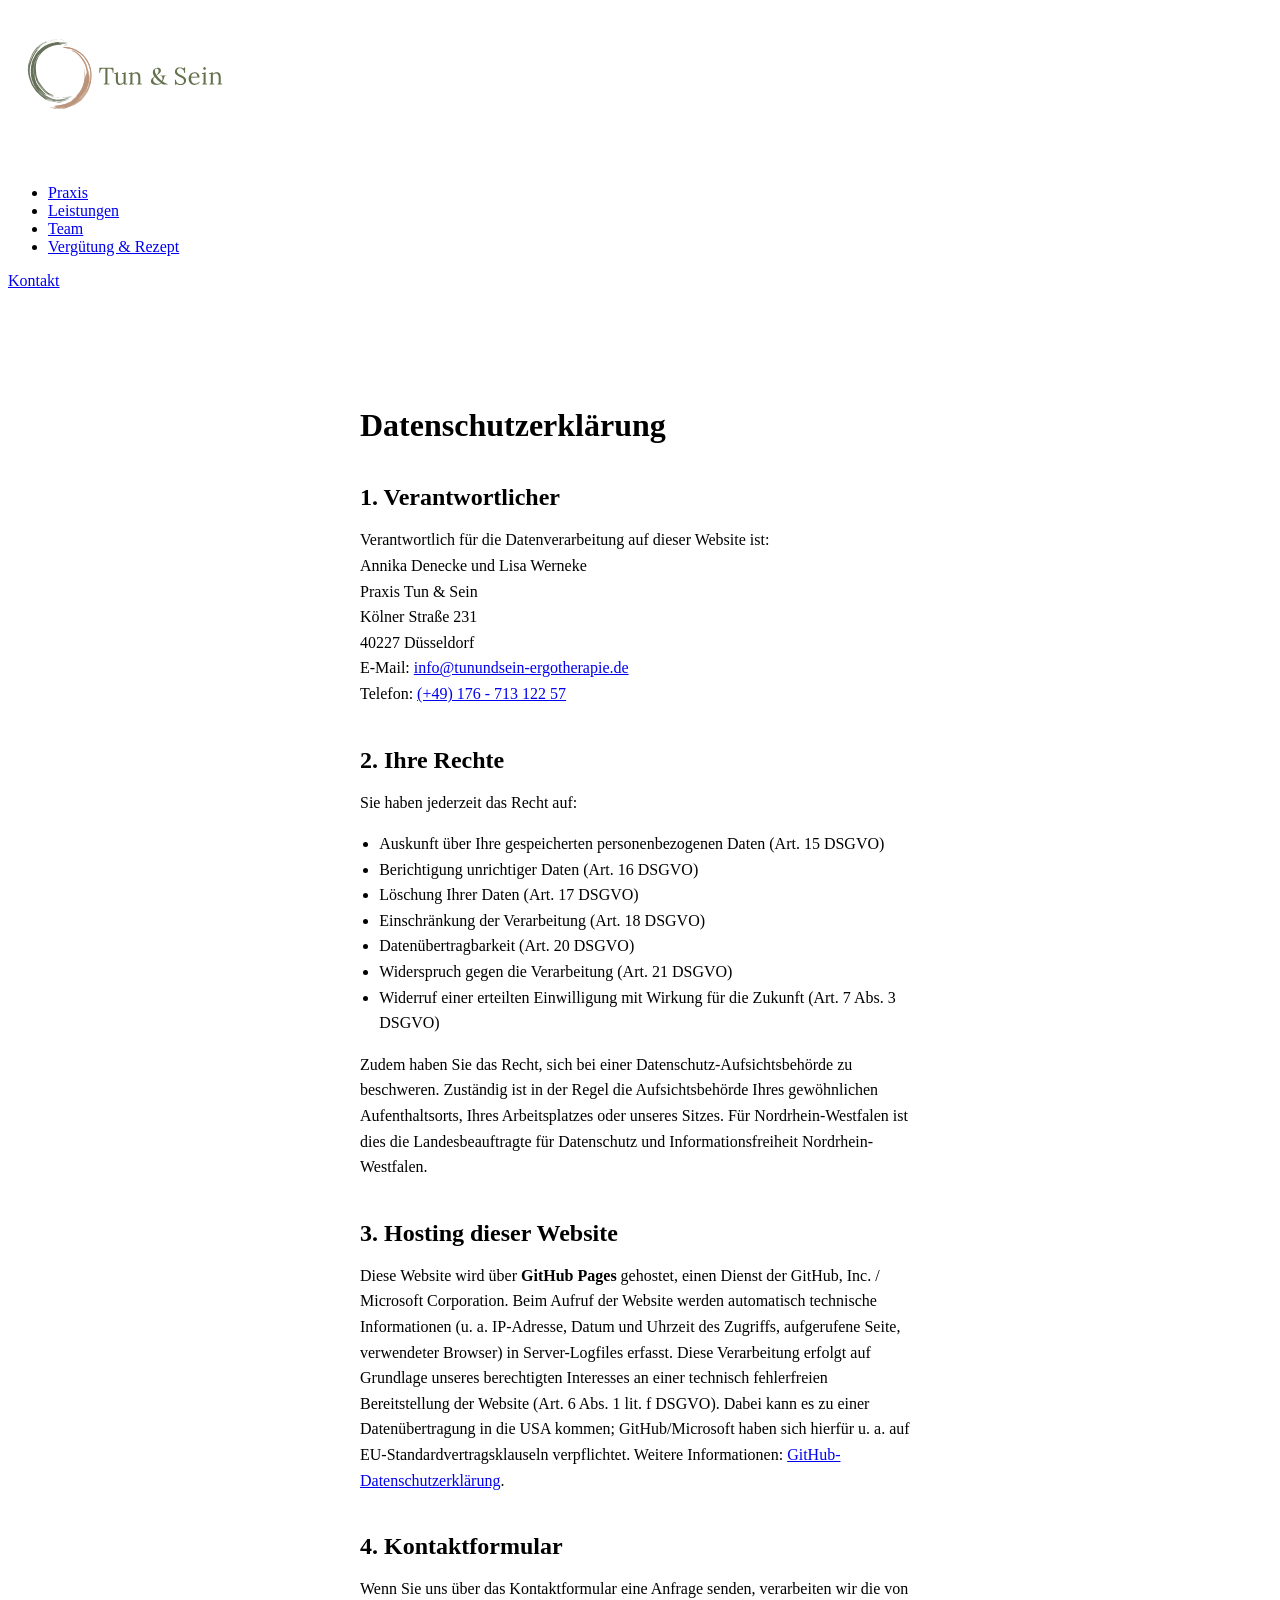
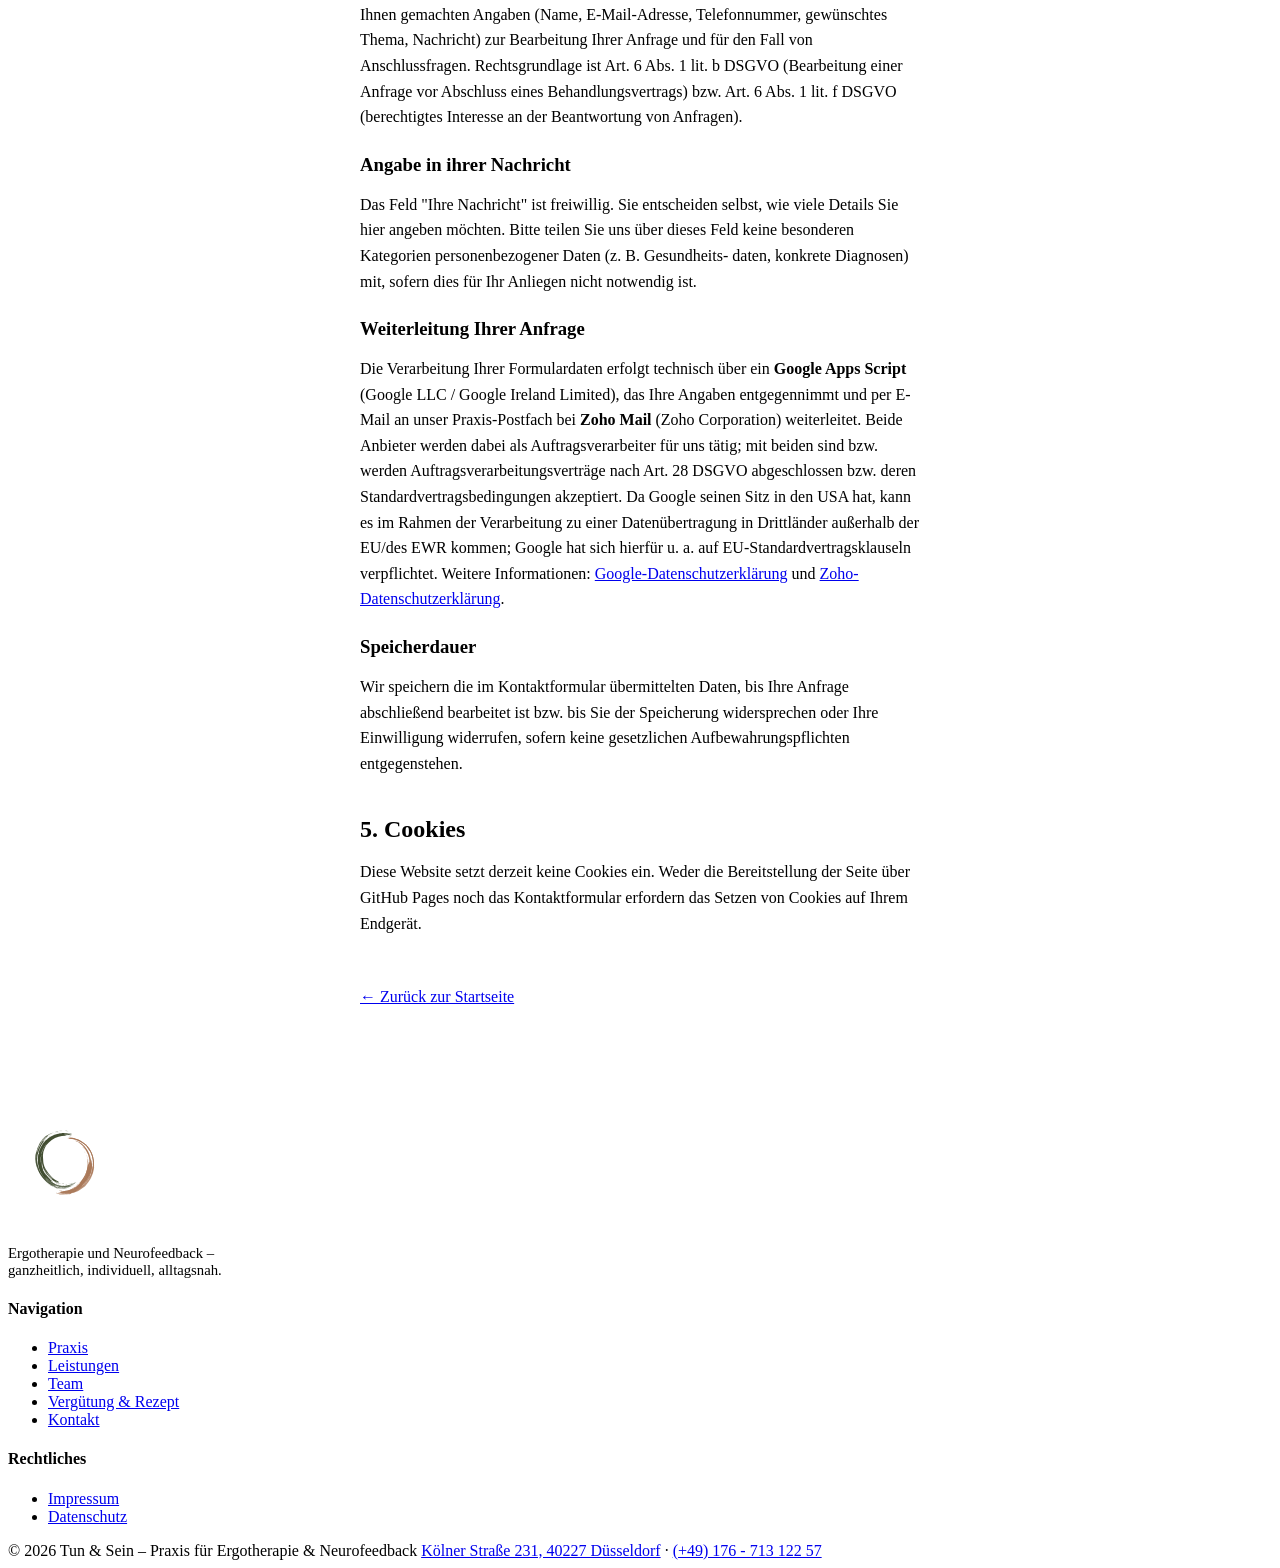
==== datenschutz.html @ 94be431e "preview-neurofeedback" ====
<!DOCTYPE html>
<html lang="de">
<head>
<meta charset="UTF-8">
<meta name="viewport" content="width=device-width, initial-scale=1.0">
<link rel="icon" href="assets/favicon/favicon.ico" sizes="any">
<link rel="apple-touch-icon" href="assets/favicon/apple-touch-icon.png">
<link rel="manifest" href="assets/favicon/site.webmanifest">
<title>Datenschutz – Tun & Sein</title>
<meta name="description" content="Datenschutzerklärung der Praxis Tun & Sein – Praxis für Ergotherapie, Neurofeedback und Hirnleistungstraining.">
<link rel="canonical" href="https://tunundsein-ergotherapie.de/datenschutz.html">
<link rel="stylesheet" href="css/style.css">
<style>
  .legal-wrap{max-width:70ch;margin:0 auto;padding:6rem 1.5rem 5rem;}
  .legal-wrap h1{margin-bottom:2rem;}
  .legal-wrap h2{margin-top:2.5rem;margin-bottom:.75rem;}
  .legal-wrap h3{margin-top:1.5rem;margin-bottom:.5rem;}
  .legal-wrap p, .legal-wrap li{line-height:1.6;}
  .legal-wrap ul{padding-left:1.2em;}
  .legal-wrap .placeholder{background:rgba(255, 200, 0, .18);padding:0 .2em;border-radius:3px;}
  .legal-wrap a{text-decoration:underline;}
</style>
</head>
<body>
<header>
<nav class="wrap">
<a href="/" class="nav-logo">
<img src="assets/Logo_linksbündig_ohne_Subtext.svg" alt="Tun & Sein Logo">
</a>
<ul class="nav-links">
<li><a href="/#philosophie">Praxis</a></li>
<li><a href="/#leistungen">Leistungen</a></li>
<li><a href="/#team">Team</a></li>
<li><a href="/#verguetung">Vergütung & Rezept</a></li>
</ul>
<a href="/#kontakt" class="nav-cta">Kontakt</a>
</nav>
</header>

<main class="legal-wrap">
<h1>Datenschutzerklärung</h1>

<h2>1. Verantwortlicher</h2>
<p>
Verantwortlich für die Datenverarbeitung auf dieser Website ist:<br>
<span>Annika Denecke und Lisa Werneke</span><br>
Praxis Tun & Sein<br>
Kölner Straße 231<br>
40227 Düsseldorf<br>
E-Mail: <a href="mailto:info@tunundsein-ergotherapie.de">info@tunundsein-ergotherapie.de</a><br>
Telefon: <a href="tel:+4917671312257">(+49) 176 - 713 122 57</a>
</p>

<h2>2. Ihre Rechte</h2>
<p>Sie haben jederzeit das Recht auf:</p>
<ul>
<li>Auskunft über Ihre gespeicherten personenbezogenen Daten (Art. 15 DSGVO)</li>
<li>Berichtigung unrichtiger Daten (Art. 16 DSGVO)</li>
<li>Löschung Ihrer Daten (Art. 17 DSGVO)</li>
<li>Einschränkung der Verarbeitung (Art. 18 DSGVO)</li>
<li>Datenübertragbarkeit (Art. 20 DSGVO)</li>
<li>Widerspruch gegen die Verarbeitung (Art. 21 DSGVO)</li>
<li>Widerruf einer erteilten Einwilligung mit Wirkung für die Zukunft (Art. 7 Abs. 3 DSGVO)</li>
</ul>
<p>
Zudem haben Sie das Recht, sich bei einer Datenschutz-Aufsichtsbehörde zu
beschweren. Zuständig ist in der Regel die Aufsichtsbehörde Ihres
gewöhnlichen Aufenthaltsorts, Ihres Arbeitsplatzes oder unseres Sitzes.
Für Nordrhein-Westfalen ist dies die Landesbeauftragte für Datenschutz und
Informationsfreiheit Nordrhein-Westfalen.
</p>

<h2>3. Hosting dieser Website</h2>
<p>
Diese Website wird über <strong>GitHub Pages</strong> gehostet, einen Dienst
der GitHub, Inc. / Microsoft Corporation. Beim Aufruf der Website werden
automatisch technische Informationen (u. a. IP-Adresse, Datum und Uhrzeit
des Zugriffs, aufgerufene Seite, verwendeter Browser) in Server-Logfiles
erfasst. Diese Verarbeitung erfolgt auf Grundlage unseres berechtigten
Interesses an einer technisch fehlerfreien Bereitstellung der Website
(Art. 6 Abs. 1 lit. f DSGVO). Dabei kann es zu einer Datenübertragung in
die USA kommen; GitHub/Microsoft haben sich hierfür u. a. auf
EU-Standardvertragsklauseln verpflichtet. Weitere Informationen:
<a href="https://docs.github.com/site-policy/privacy-policies/github-general-privacy-statement" target="_blank" rel="noopener">GitHub-Datenschutzerklärung</a>.
</p>

<h2>4. Kontaktformular</h2>
<p>
Wenn Sie uns über das Kontaktformular eine Anfrage senden, verarbeiten wir
die von Ihnen gemachten Angaben (Name, E-Mail-Adresse, Telefonnummer,
gewünschtes Thema, Nachricht) zur Bearbeitung Ihrer Anfrage und für den
Fall von Anschlussfragen. Rechtsgrundlage ist Art. 6 Abs. 1 lit. b DSGVO
(Bearbeitung einer Anfrage vor Abschluss eines Behandlungsvertrags) bzw.
Art. 6 Abs. 1 lit. f DSGVO (berechtigtes Interesse an der Beantwortung von
Anfragen).
</p>

<h3>Angabe in ihrer Nachricht</h3>
<p>
Das Feld "Ihre Nachricht" ist freiwillig. Sie entscheiden selbst, wie viele Details
Sie hier angeben möchten. Bitte teilen Sie uns über dieses Feld keine besonderen
Kategorien personenbezogener Daten (z. B. Gesundheits- daten, konkrete Diagnosen)
mit, sofern dies für Ihr Anliegen nicht notwendig ist.
</p>

<h3>Weiterleitung Ihrer Anfrage</h3>
<p>
Die Verarbeitung Ihrer Formulardaten erfolgt technisch über ein
<strong>Google Apps Script</strong> (Google LLC / Google Ireland Limited),
das Ihre Angaben entgegennimmt und per E-Mail an unser Praxis-Postfach bei
<strong>Zoho Mail</strong> (Zoho Corporation) weiterleitet. Beide Anbieter
werden dabei als Auftragsverarbeiter für uns tätig; mit beiden sind bzw.
werden Auftragsverarbeitungsverträge nach Art. 28 DSGVO abgeschlossen bzw.
deren Standardvertragsbedingungen akzeptiert. Da Google seinen Sitz in den
USA hat, kann es im Rahmen der Verarbeitung zu einer Datenübertragung in
Drittländer außerhalb der EU/des EWR kommen; Google hat sich hierfür u. a.
auf EU-Standardvertragsklauseln verpflichtet. Weitere Informationen:
<a href="https://policies.google.com/privacy" target="_blank" rel="noopener">Google-Datenschutzerklärung</a>
und
<a href="https://www.zoho.com/privacy.html" target="_blank" rel="noopener">Zoho-Datenschutzerklärung</a>.
</p>

<h3>Speicherdauer</h3>
<p>
Wir speichern die im Kontaktformular übermittelten Daten, bis Ihre Anfrage
abschließend bearbeitet ist bzw. bis Sie der Speicherung widersprechen oder
Ihre Einwilligung widerrufen, sofern keine gesetzlichen Aufbewahrungspflichten
entgegenstehen.
</p>

<h2>5. Cookies</h2>
<p>
Diese Website setzt derzeit keine Cookies ein. Weder die Bereitstellung
der Seite über GitHub Pages noch das Kontaktformular erfordern das Setzen
von Cookies auf Ihrem Endgerät.
</p>

<!-- Tracking & Ads 
<h2>6. Google Analytics</h2>
<p>
Diese Website nutzt Google Analytics, einen Webanalysedienst der Google
Ireland Limited (Gordon House, Barrow Street, Dublin 4, Irland; im
Folgenden „Google"). Google Analytics verwendet Cookies bzw. vergleichbare
Technologien, die eine Analyse der Benutzung dieser Website durch Sie
ermöglichen. Die dabei erzeugten Informationen (u. a. IP-Adresse,
Standortdaten, Geräte- und Browserinformationen, besuchte Seiten,
Verweildauer) werden an Server von Google übertragen und dort
gespeichert und verarbeitet.
</p>
<p>
Diese Verarbeitung erfolgt ausschließlich auf Grundlage Ihrer Einwilligung
(Art. 6 Abs. 1 lit. a DSGVO, § 25 Abs. 1 TTDSG). Sie können Ihre
Einwilligung jederzeit mit Wirkung für die Zukunft über [Cookie-Banner /
Einstellungen-Link einfügen] widerrufen.
</p>
<p>
Es kann dabei zu einer Übertragung personenbezogener Daten in die USA
kommen. Google hat sich hierfür u. a. auf EU-Standardvertragsklauseln
verpflichtet. Weitere Informationen zum Umgang mit Nutzerdaten bei Google
Analytics finden Sie in der Datenschutzerklärung von Google:
https://policies.google.com/privacy
</p>

<h2>7. Google Ads (Conversion-Tracking / Remarketing)</h2>
<p>
Diese Website nutzt Dienste von Google Ads der Google Ireland Limited
(„Google"), um auf externen Websites (z. B. innerhalb des Google-
Werbenetzwerks) auf unsere Angebote aufmerksam zu machen
(Remarketing/Retargeting) und den Erfolg unserer Werbemaßnahmen zu
messen (Conversion-Tracking). Dabei werden Cookies bzw. vergleichbare
Technologien eingesetzt, die eine Wiedererkennung Ihres Browsers oder
Endgeräts ermöglichen.
</p>
<p>
Diese Verarbeitung erfolgt ausschließlich auf Grundlage Ihrer Einwilligung
(Art. 6 Abs. 1 lit. a DSGVO, § 25 Abs. 1 TTDSG). Sie können Ihre
Einwilligung jederzeit mit Wirkung für die Zukunft über [Cookie-Banner /
Einstellungen-Link einfügen] widerrufen. Zudem können Sie interessen-
bezogene Werbung von Google grundsätzlich über die Anzeigeneinstellungen
unter https://adssettings.google.com deaktivieren.
</p>
<p>
Es kann dabei zu einer Übertragung personenbezogener Daten in die USA
kommen. Google hat sich hierfür u. a. auf EU-Standardvertragsklauseln
verpflichtet. Weitere Informationen: https://policies.google.com/privacy
</p>
-->


<p style="margin-top:3rem;"><a href="index.html#top">← Zurück zur Startseite</a></p>
</main>

<footer>
  <div class="wrap">
    <div class="footer-grid">
      <div>
        <div class="footer-logo"><img src="assets/Logo_Kreis.svg" alt="Tun & Sein" loading="lazy"></div>
        <p style="max-width:32ch; font-size:.92rem;">Ergotherapie und Neurofeedback – ganzheitlich, individuell, alltagsnah.</p>
      </div>
      <div>
        <h4>Navigation</h4>
        <ul>
          <li><a href="/#philosophie">Praxis</a></li>
          <li><a href="/#leistungen">Leistungen</a></li>
          <li><a href="/#team">Team</a></li>
          <li><a href="/#verguetung">Vergütung & Rezept</a></li>
          <li><a href="/#kontakt">Kontakt</a></li>
        </ul>
      </div>
      <div>
         <h4>Rechtliches</h4>
        <ul>
          <li><a href="impressum.html">Impressum</a></li>
          <li><a href="datenschutz.html">Datenschutz</a></li>
        </ul>
      </div>
    </div>
    <div class="footer-bottom">
      <span>© 2026 Tun & Sein – Praxis für Ergotherapie & Neurofeedback</span>
      <span><a href="https://www.google.com/maps/search/?api=1&query=K%C3%B6lner+Stra%C3%9Fe+231%2C+40227+D%C3%BCsseldorf" target="_blank" rel="noopener">Kölner Straße 231, 40227 Düsseldorf</a> · <a href="tel:+4917671312257">(+49) 176 - 713 122 57</a></span>
    </div>
  </div>
</footer>

</body>
</html>
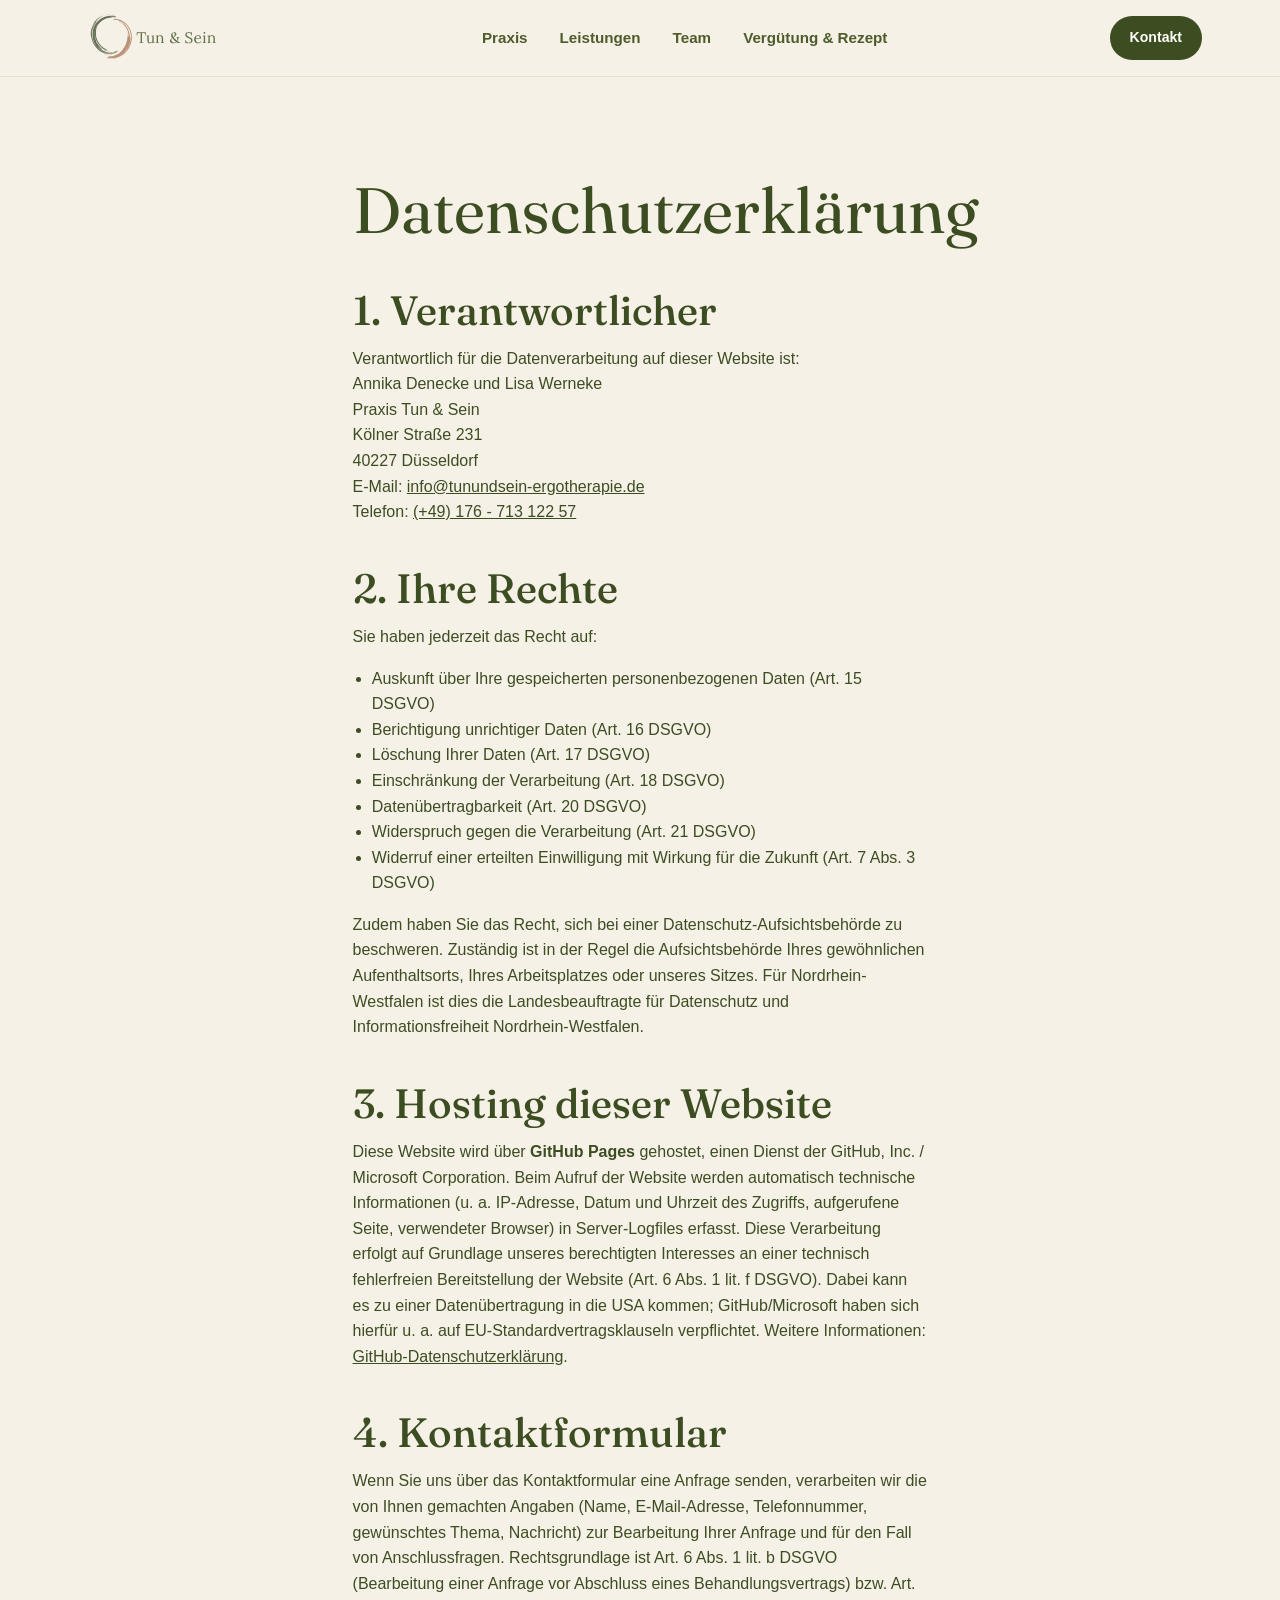
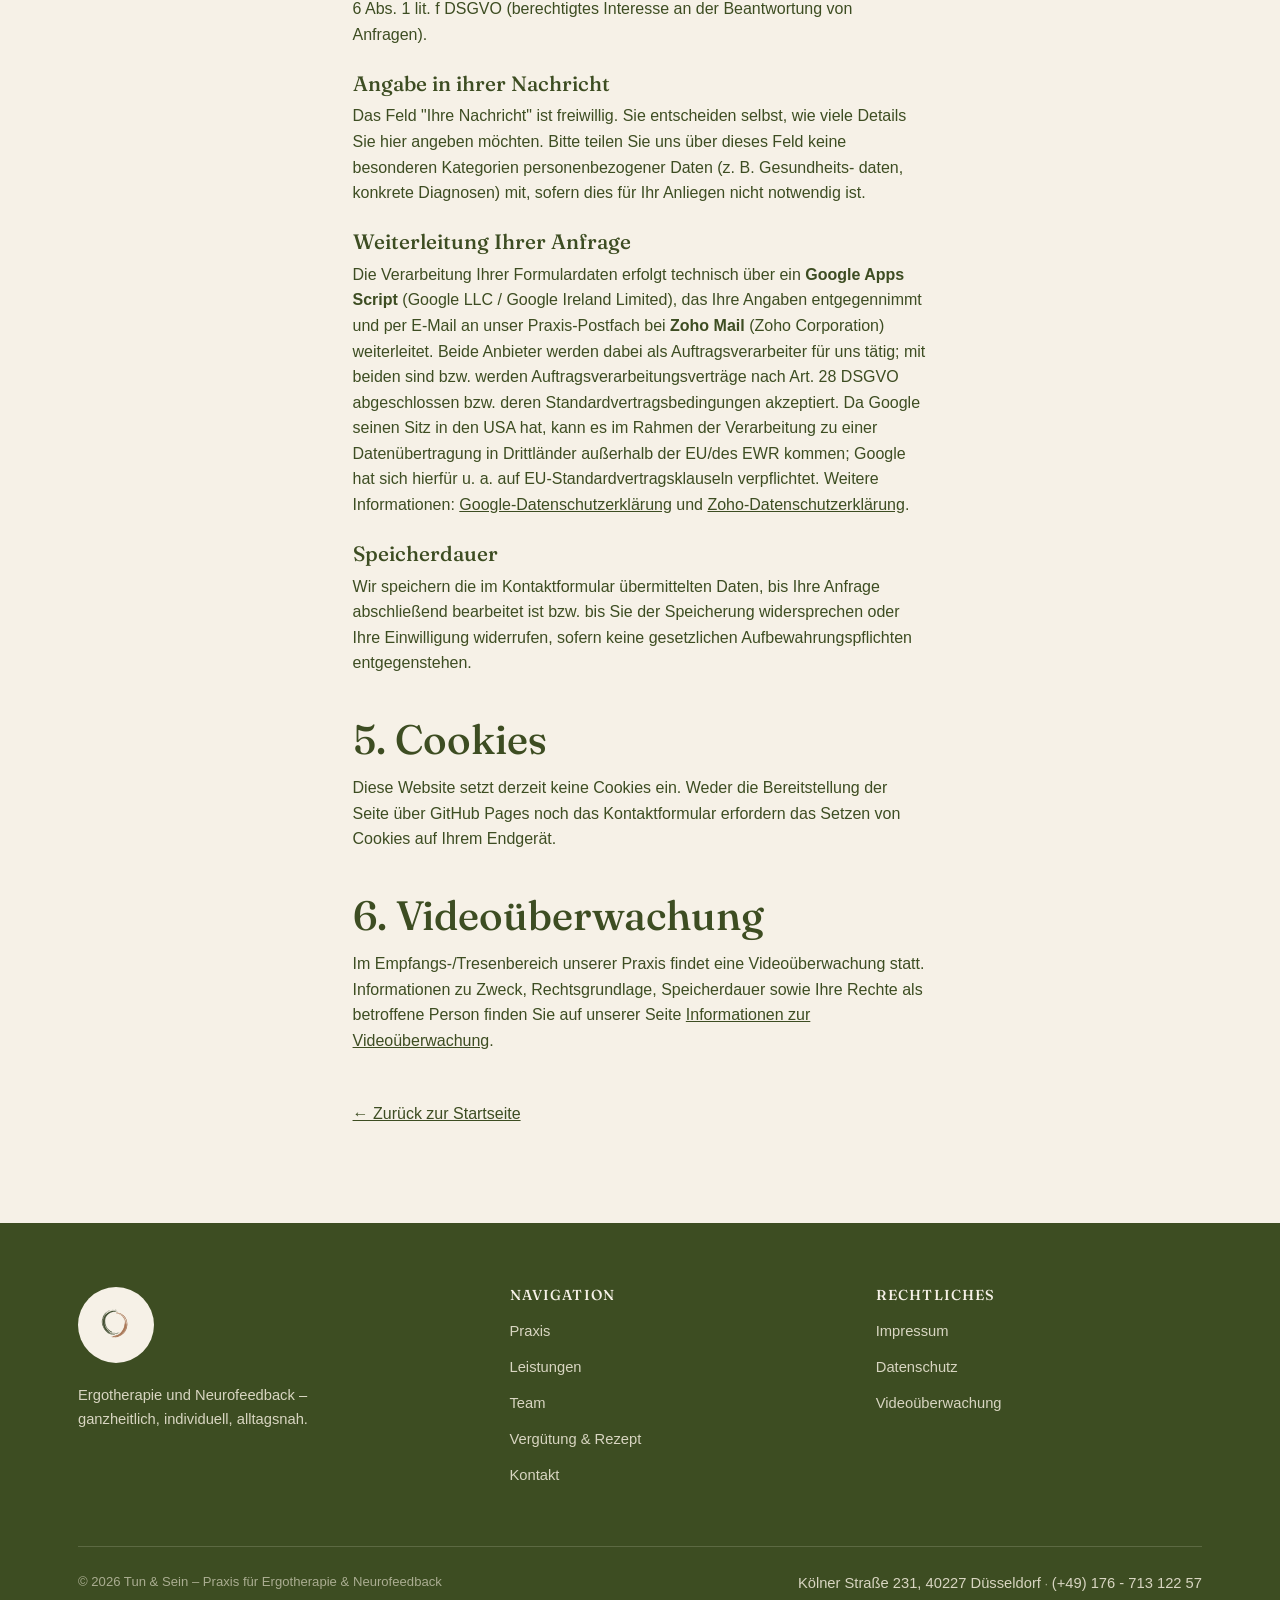
==== commit 71a65fa1: "feat: Videoüberwachung-Seite + Footer-Links auf allen Seiten - videoueberwachung.html: DSGVO-Text (§" ====
--- a/datenschutz.html
+++ b/datenschutz.html
@@ -135,6 +135,14 @@
 von Cookies auf Ihrem Endgerät.
 </p>
 
+<h2>6. Videoüberwachung</h2>
+<p>
+Im Empfangs-/Tresenbereich unserer Praxis findet eine Videoüberwachung
+statt. Informationen zu Zweck, Rechtsgrundlage, Speicherdauer sowie Ihre
+Rechte als betroffene Person finden Sie auf unserer Seite
+<a href="/videoueberwachung.html">Informationen zur Videoüberwachung</a>.
+</p>
+
 <!-- Tracking & Ads 
 <h2>6. Google Analytics</h2>
 <p>
@@ -212,6 +220,7 @@
         <ul>
           <li><a href="impressum.html">Impressum</a></li>
           <li><a href="datenschutz.html">Datenschutz</a></li>
+          <li><a href="/videoueberwachung.html">Videoüberwachung</a></li>
         </ul>
       </div>
     </div>
--- a/css/style.css
+++ b/css/style.css
@@ -0,0 +1,507 @@
+/* ===========================================================
+   Tun & Sein – Praxis für Ergotherapie
+   Haupt-Stylesheet (Design-System, Layout, Komponenten)
+   =========================================================== */
+
+  /* ---------- INTER (self-hosted, ersetzt Karla) ----------
+     Dateien liegen in: assets/fonts/
+     Benötigt werden nur 3 Schnitte, da im CSS nur die
+     Schriftstärken 400 / 600 / 700 für Karla verwendet wurden. */
+  @font-face{
+    font-family:'Inter';
+    src:url('../assets/fonts/Inter-Regular.woff2') format('woff2');
+    font-weight:400;
+    font-style:normal;
+    font-display:swap;
+  }
+  @font-face{
+    font-family:'Inter';
+    src:url('../assets/fonts/Inter-SemiBold.woff2') format('woff2');
+    font-weight:600;
+    font-style:normal;
+    font-display:swap;
+  }
+  @font-face{
+    font-family:'Inter';
+    src:url('../assets/fonts/Inter-Bold.woff2') format('woff2');
+    font-weight:700;
+    font-style:normal;
+    font-display:swap;
+  }
+  /* Nur für das "&" in Überschriften (Fraunces bleibt sonst erhalten) */
+  @font-face{
+    font-family:'Inter';
+    src:url('../assets/fonts/Inter-Medium.woff2') format('woff2');
+    font-weight:500;
+    font-style:normal;
+    font-display:swap;
+  }
+
+  /* ---------- FRAUNCES (self-hosted, ersetzt Google Fonts) ----------
+     Variable Font, deckt Weight 100–900 + Kursiv ab.
+     Dateien liegen in: assets/fonts/ */
+  @font-face{
+    font-family:'Fraunces';
+    src:url('../assets/fonts/Fraunces-Variable.woff2') format('woff2-variations');
+    font-weight:100 900;
+    font-style:normal;
+    font-display:swap;
+  }
+  @font-face{
+    font-family:'Fraunces';
+    src:url('../assets/fonts/Fraunces-Variable-Italic.woff2') format('woff2-variations');
+    font-weight:100 900;
+    font-style:italic;
+    font-display:swap;
+  }
+
+  :root{
+    --cream:#F6F1E7;
+    --cream-deep:#EDE4D3;
+    --ink:#3D4D22;
+    --ink-soft:#4E5C2B;
+    --sage:#718B5C;
+    --sage-light:#BCC5AB;
+    --sage-pale:#D8D5C1;
+    --clay:#AA7A5A;
+    --clay-deep:#8C5A3D;
+    --white:#FFFDF8;
+    --max-w:1180px;
+  }
+  *{box-sizing:border-box;}
+  html{scroll-behavior:smooth;}
+  body{
+    margin:0;
+    font-family:'Inter',sans-serif;
+    color:var(--ink);
+    background:var(--cream);
+    line-height:1.65;
+    -webkit-font-smoothing:antialiased;
+  }
+  h1,h2,h3,h4{
+    font-family:'Fraunces',serif;
+    font-weight:500;
+    line-height:1.15;
+    margin:0 0 .5em;
+    color:var(--ink);
+  }
+  h1{font-size:clamp(2.4rem,5vw,4.2rem); font-weight:400;}
+  h2{font-size:clamp(1.8rem,3.2vw,2.6rem);}
+  h3{font-size:1.3rem;}
+
+  /* "&" in Überschriften: Fraunces bleibt, nur das Zeichen wird Inter */
+  h1 .amp, h2 .amp, h3 .amp, h4 .amp{
+    font-family:'Inter',sans-serif;
+    font-style:normal;
+  }
+
+  p{margin:0 0 1em;}
+  a{color:inherit;}
+  .eyebrow{
+    font-family:'Inter',sans-serif;
+    text-transform:uppercase;
+    letter-spacing:.14em;
+    font-size:.78rem;
+    font-weight:700;
+    color:var(--clay-deep);
+    margin-bottom:.9em;
+    display:block;
+  }
+  .wrap{max-width:var(--max-w); margin:0 auto; padding:0 28px;}
+  section{padding:96px 0;}
+  img{max-width:100%; display:block;}
+  svg{display:block;}
+
+  /* ---------- NAV ---------- */
+  header{
+    position:sticky; top:0; z-index:50;
+    background:rgba(246,241,231,.92);
+    backdrop-filter:blur(8px);
+    border-bottom:1px solid rgba(61,77,34,.1);
+  }
+  nav.wrap{
+    display:flex; align-items:center; justify-content:space-between;
+    padding-top:0px; padding-bottom:0px;
+  }
+  .nav-logo{display:flex; align-items:center; gap:12px; text-decoration:none;}
+  .nav-logo img{
+    height:100px;
+    width:auto;
+    margin-top:-6px;
+    margin-bottom:-18px;
+  }
+  .nav-links{display:flex; gap:32px; list-style:none; margin:0; padding:0;}
+  .nav-links a{
+    text-decoration:none; font-weight:600; font-size:.95rem;
+    color:var(--ink-soft); position:relative; padding:4px 0;
+  }
+  .nav-links a::after{
+    content:''; position:absolute; left:0; bottom:-2px; height:2px; width:0;
+    background:var(--clay); transition:width .25s ease;
+  }
+  .nav-links a:hover::after{width:100%;}
+  .nav-cta{
+    background:var(--ink); color:var(--white)!important; padding:10px 20px;
+    border-radius:100px; font-weight:700; font-size:.88rem; text-decoration:none;
+    transition:background .2s ease;
+  }
+  .nav-cta:hover{background:var(--clay-deep);}
+  .burger{display:none; background:none; border:none; cursor:pointer;}
+
+  /* ---------- HERO ---------- */
+  .hero{
+    position:relative; overflow:hidden;
+    padding:96px 0 120px;
+  }
+  .hero-bg{
+    position:absolute; inset:0; z-index:0;
+    opacity:.5; pointer-events:none;
+    overflow:hidden;
+  }
+  .hero-bg img{
+    width:100%; height:100%;
+    object-fit:cover; object-position:center;
+  }
+  .hero-grid{
+    position:relative; z-index:1;
+    max-width:760px; margin:0 auto; text-align:center;
+  }
+  .hero-logo{display:block; width:clamp(600px, 34vw, 480px); margin: -40px auto -20px;}
+  .hero h1{font-size:clamp(2rem, 4vw, 3.4rem);}
+  .hero p.lead{font-size:1.2rem; max-width:46ch; color:var(--ink-soft); margin-left:auto; margin-right:auto;}
+  .hero-actions{display:flex; gap:16px; margin-top:34px; flex-wrap:wrap; justify-content:center;}
+  .btn{
+    display:inline-flex; align-items:center; gap:8px;
+    padding:14px 28px; border-radius:100px; font-weight:700; font-size:.95rem;
+    text-decoration:none; transition:transform .18s ease, background .18s ease;
+  }
+  .btn-primary{background:var(--ink); color:var(--white);}
+  .btn-primary:hover{background:var(--clay-deep); transform:translateY(-2px);}
+  .btn-ghost{border:1.5px solid var(--ink); color:var(--ink);}
+  .btn-ghost:hover{background:var(--ink); color:var(--white); transform:translateY(-2px);}
+
+  /* ---------- TUN & SEIN PHILOSOPHIE ---------- */
+  .philosophy{background:var(--white); position:relative;}
+  .philosophy-head{max-width:62ch; margin-bottom:56px;}
+  .ts-grid{display:grid; grid-template-columns:1fr 1fr; gap:0; border-radius:24px; overflow:hidden;}
+  .ts-col{padding:52px 46px; position:relative;}
+  .ts-col.tun{background:var(--ink); color:var(--cream);}
+  .ts-col.sein{background:var(--sage-pale); color:var(--ink);}
+  .ts-col h3{font-size:2.1rem; margin-bottom:.35em;}
+  .ts-col.tun h3{color:var(--cream);}
+  .ts-word{
+    font-family:'Fraunces',serif; font-style:italic; font-weight:500;
+    font-size:1rem; opacity:.75; display:block; margin-bottom:6px;
+  }
+  .philosophy-close{
+    max-width:70ch; margin:52px auto 0; text-align:center;
+    font-family:'Fraunces',serif; font-size:1.35rem; font-weight:500;
+    font-style:italic; color:var(--ink-soft); line-height:1.5;
+  }
+
+  /* ---------- LEISTUNGEN ---------- */
+  .leistungen{position:relative;}
+  .sec-head{max-width:64ch; margin-bottom:52px;}
+  .cards{display:flex; flex-wrap:wrap; justify-content:center; gap:28px;}
+  .card{
+    flex:0 0 calc((100% - 56px) / 3);
+    background:var(--white); border-radius:22px; padding:36px 30px;
+    border:1px solid rgba(61,77,34,.08);
+    transition:transform .22s ease, box-shadow .22s ease;
+    display:flex; flex-direction:column;
+  }
+  .card:hover{transform:translateY(-6px); box-shadow:0 24px 40px -18px rgba(61,77,34,.25);}
+  .card-icon{
+    width:76px; height:76px; margin-bottom:20px;
+    border-radius:50%; overflow:hidden;
+    display:flex; align-items:center; justify-content:center;
+  }
+  .card-icon svg, .card-icon img{width:100%; height:100%; object-fit:contain; display:block;}
+  .card-icon svg{padding:6px;}
+  .card h3{margin-bottom:.4em;}
+  .card p.tagline{color:var(--clay-deep); font-weight:700; font-size:.88rem; line-height:1.4; min-height:2.8em; margin-bottom:.9em;}
+  .card p.desc{color:var(--ink-soft); font-size:.95rem;}
+
+  /* ---------- CTA-KARTE (6. KARTE IM LEISTUNGEN-GRID) ---------- */
+  .card.card-cta{
+    background:var(--sage-light); border-color:var(--sage-light); justify-content:center;
+  }
+  .card-cta h3, .card-cta p.desc{color:var(--ink);}
+  .card-cta p.tagline{color:var(--clay-deep);}
+  .card-cta .tile-link{color:var(--ink);}
+
+  /* ---------- NEUROFEEDBACK – TEXTBLÖCKE MIT BILD ---------- */
+  .nf-block{background:var(--cream);}
+  .nf-block.alt{background:var(--white);}
+  .nf-block-grid{
+    display:grid; grid-template-columns:1fr 1fr; gap:52px; align-items:center;
+  }
+  .nf-block-grid.reverse .nf-block-image{order:2;}
+  .nf-block-image{aspect-ratio:4/3; border-radius:24px; overflow:hidden; background:var(--sage-pale);}
+  .nf-block-image img{width:100%; height:100%; object-fit:cover; display:block;}
+.nf-block-image img.img-shift-left{transform:scale(1.2) translateX(5%);}  .nf-block-text p{color:var(--ink-soft); font-size:1.02rem;}
+  .nf-list{list-style:none; padding:0; margin:1.2em 0 0;}
+  .nf-list li{
+    font-size:1rem; padding-left:1.7em; position:relative;
+    color:var(--ink-soft); margin-bottom:.5em;
+  }
+  .nf-list li::before{
+    content:'✓'; position:absolute; left:0; top:0; color:var(--clay);
+    font-weight:700;
+  }
+  @media (max-width:900px){
+    .nf-block-grid{grid-template-columns:1fr; gap:32px;}
+    .nf-block-grid.reverse .nf-block-image{order:0;}
+  }
+
+  /* ---------- NEUROFEEDBACK – FAQ ---------- */
+  .nf-faq{background:var(--white);}
+  .nf-faq .wrap{max-width:820px;}
+  .nf-faq .sec-head{text-align:center; margin-bottom:44px;}
+  .nf-faq .sec-head .eyebrow{display:block;}
+  .nf-faq .sec-head h2{font-weight:400;}
+  .faq-list{display:flex; flex-direction:column;}
+  .faq-item{
+    border-top:1px solid rgba(61,77,34,.14);
+    padding:0;
+  }
+  .faq-item:last-child{border-bottom:1px solid rgba(61,77,34,.14);}
+  .faq-item summary{
+    cursor:pointer; list-style:none;
+    display:flex; align-items:center; gap:16px;
+    padding:24px 4px; font-family:'Fraunces',serif;
+    font-size:1.15rem; font-weight:500; color:var(--ink);
+  }
+  .faq-item summary::-webkit-details-marker{display:none;}
+  .faq-item summary::after{
+    content:'+'; margin-left:auto; font-size:1.5rem;
+    color:var(--clay); font-weight:400; line-height:1; flex-shrink:0;
+    transition:transform .2s ease;
+  }
+  .faq-item[open] summary::after{content:'–';}
+  .faq-answer{
+    padding:0 4px 26px; font-size:1rem;
+    color:var(--ink-soft); line-height:1.6;
+  }
+  .faq-answer p{margin:0 0 .8em;}
+  .faq-answer p:last-child{margin-bottom:0;}
+  @media (max-width:560px){
+    .faq-item summary{font-size:1.05rem;}
+  }
+
+  /* ---------- NEUROFEEDBACK-CTA (z.B. auf Leistungen-Seite) ---------- */
+  .nf-cta{background:var(--white); text-align:center;}
+  .nf-cta .wrap{max-width:60ch; display:flex; flex-direction:column; align-items:center;}
+  .nf-cta h2{margin-bottom:.5em;}
+  .nf-cta p{color:var(--ink-soft); margin-bottom:28px;}
+  details{margin-top:auto; padding-top:14px;}
+  summary{
+    cursor:pointer; font-weight:700; font-size:.86rem; color:var(--ink);
+    list-style:none; display:flex; align-items:center; gap:6px;
+  }
+  summary::-webkit-details-marker{display:none;}
+  summary::after{content:'+'; font-size:1.1rem; margin-left:auto; color:var(--clay);}
+  details[open] summary::after{content:'–';}
+  .details-body{padding-top:14px; font-size:.92rem; color:var(--ink-soft);}
+  .details-body ul{padding-left:1.1em; margin:.6em 0;}
+  .details-body li{margin-bottom:.3em;}
+
+  /* ---------- TEAM ---------- */
+  .team{background:var(--white);}
+  .team-grid{display:grid; grid-template-columns:1fr 1fr; gap:36px;}
+  .team-card{
+    background:var(--cream); border-radius:24px; overflow:hidden;
+    display:flex; flex-direction:column;
+  }
+  .team-photo{aspect-ratio:16/11; overflow:hidden; background:var(--sage-pale);}
+  .team-photo img{width:100%; height:100%; object-fit:cover;}
+  .team-body{padding:32px 34px;}
+  .team-body .role{color:var(--clay-deep); font-weight:700; font-size:.88rem; margin-bottom:.8em;}
+  .team-body p{font-size:.94rem; color:var(--ink-soft);}
+
+  /* ---------- VERGÜTUNG ---------- */
+  .verguetung{position:relative;}
+  .verg-tabs{display:grid; grid-template-columns:repeat(3,1fr); gap:22px; margin-bottom:44px;}
+  .verg-tab{
+    background:var(--white); border-radius:18px; padding:28px 26px;
+    border-top:4px solid var(--sage);
+  }
+  .verg-tab.clay{border-top-color:var(--clay);}
+  .verg-tab h4{font-size:1.05rem; margin-bottom:.5em; font-family:'Fraunces',serif; font-weight:600;}
+  .verg-tab p{font-size:.92rem; color:var(--ink-soft); margin-bottom:0;}
+  .placeholder-note{
+    background:var(--sage-pale); color:var(--ink); font-size:.82rem;
+    padding:3px 10px; border-radius:6px; display:inline-block; margin-top:8px;
+  }
+  .rezept-box{
+    background:var(--ink); color:var(--cream); border-radius:22px;
+    padding:44px 40px; margin-top:16px;
+  }
+  .rezept-box h3{color:var(--cream);}
+  .rezept-list{
+    display:grid; grid-template-columns:1fr 1fr; gap:16px 40px;
+    margin-top:24px; list-style:none; padding:0;
+  }
+  .rezept-list li{
+    font-size:.92rem; padding-left:1.6em; position:relative; color:var(--sage-pale);
+  }
+  .rezept-list li::before{
+    content:'✓'; position:absolute; left:0; top:0; color:var(--clay);
+    font-weight:700;
+  }
+
+  /* ---------- KONTAKT ---------- */
+  .kontakt{background:var(--white);}
+  .kontakt-grid{display:grid; grid-template-columns:.9fr 1.1fr; gap:52px;}
+  .kontakt-info h3{display:flex; align-items:center; gap:12px;}
+  .kontakt-info .kicon{width:38px; height:38px;}
+  .kontakt-info .block{margin-bottom:26px;}
+  .kontakt-info .label{font-weight:700; color:var(--clay-deep); font-size:.85rem; text-transform:uppercase; letter-spacing:.08em; margin-bottom:.4em;}
+  form{display:grid; gap:16px;}
+  .form-row{display:grid; grid-template-columns:1fr 1fr; gap:16px;}
+  label{font-size:.85rem; font-weight:700; margin-bottom:6px; display:block; color:var(--ink-soft);}
+
+  /* ---------- KONTAKTFORMULAR – INFO-TOOLTIP (DIAGNOSE-FELD) ---------- */
+  label.label-with-tip{display:flex; align-items:center; gap:7px;}
+  .tooltip{position:relative; display:inline-flex; line-height:1;}
+  .tooltip-icon{
+    display:inline-flex; align-items:center; justify-content:center;
+    width:16px; height:16px; border-radius:50%;
+    background:var(--sage); color:var(--white);
+    font-family:'Inter',sans-serif; font-size:.68rem; font-weight:700;
+    cursor:help; user-select:none;
+  }
+  .tooltip-text{
+    position:absolute; bottom:calc(100% + 10px); left:50%; transform:translateX(-50%);
+    background:var(--ink); color:var(--cream);
+    padding:10px 14px; border-radius:10px; font-size:.82rem; font-weight:400;
+    line-height:1.45; width:230px; text-align:left;
+    opacity:0; visibility:hidden; transition:opacity .18s ease;
+    pointer-events:none; z-index:20;
+  }
+  .tooltip-text::after{
+    content:""; position:absolute; top:100%; left:50%; transform:translateX(-50%);
+    border:6px solid transparent; border-top-color:var(--ink);
+  }
+  .tooltip:hover .tooltip-text,
+  .tooltip:focus-within .tooltip-text{
+    opacity:1; visibility:visible;
+  }
+  input, textarea, select{
+    width:100%; padding:13px 16px; border-radius:12px;
+    border:1.5px solid var(--sage-pale); background:var(--cream);
+    font-family:'Inter',sans-serif; font-size:.95rem; color:var(--ink);
+  }
+  input:focus, textarea:focus, select:focus{
+    outline:none; border-color:var(--clay);
+  }
+  textarea{min-height:130px; resize:vertical;}
+  .consent{display:flex; align-items:flex-start; gap:10px; font-size:.82rem; color:var(--ink-soft);}
+  .consent input{width:auto; margin-top:3px;}
+  button[type=submit]{
+    justify-self:start; border:none; cursor:pointer;
+  }
+  .hp{position:absolute; left:-9999px; width:1px; height:1px; overflow:hidden;}
+
+  .form-status{
+    margin-top:14px; padding:12px 16px; border-radius:8px;
+    font-size:.9rem; line-height:1.5;
+  }
+  .form-status-success{background:var(--sage-light); color:var(--ink);}
+  .form-status-error{background:#F3DDD2; color:var(--clay-deep);}
+
+  /* ---------- FOOTER ---------- */
+  footer{background:var(--ink); color:var(--sage-pale); padding:64px 0 28px;}
+  .footer-grid{display:grid; grid-template-columns:1.2fr 1fr 1fr; gap:40px; margin-bottom:48px;}
+  .footer-logo{
+    width:76px; height:76px; border-radius:50%; background:var(--cream);
+    display:flex; align-items:center; justify-content:center;
+    margin-bottom:20px; padding:12px;
+  }
+  .footer-logo img{width:100%; height:100%; object-fit:contain;}
+  footer h4{color:var(--cream); font-size:.9rem; text-transform:uppercase; letter-spacing:.08em; margin-bottom:1em;}
+  footer ul{list-style:none; padding:0; margin:0;}
+  footer li{margin-bottom:.6em;}
+  footer a{text-decoration:none; color:var(--sage-pale); font-size:.92rem;}
+  footer a:hover{color:var(--white);}
+  .footer-bottom{
+    border-top:1px solid rgba(216,213,193,.2); padding-top:24px;
+    display:flex; justify-content:space-between; flex-wrap:wrap; gap:10px;
+    font-size:.82rem; color:rgba(216,213,193,.7);
+  }
+
+  @media (max-width:900px){
+    .hero-grid, .ts-grid, .team-grid, .kontakt-grid, .verg-tabs{grid-template-columns:1fr;}
+    .card{flex-basis:calc((100% - 28px) / 2);}
+    .footer-grid{grid-template-columns:1fr 1fr;}
+    .nav-links{display:none;}
+    .burger{display:block;}
+    .rezept-list{grid-template-columns:1fr;}
+  }
+  @media (max-width:560px){
+    section{padding:64px 0;}
+    .card{flex-basis:100%;}
+    .form-row{grid-template-columns:1fr;}
+    .footer-grid{grid-template-columns:1fr;}
+  }
+  @media (prefers-reduced-motion: reduce){
+    html{scroll-behavior:auto;}
+    .card, .btn{transition:none;}
+  }
+
+  /* ---------- LEISTUNGEN – STARTSEITE (2 KACHELN) ---------- */
+  .tiles{display:grid; grid-template-columns:1fr 1fr; gap:28px;}
+  .tile{
+    background:var(--white); border-radius:22px; padding:44px 40px;
+    border:1px solid rgba(61,77,34,.08);
+    transition:transform .22s ease, box-shadow .22s ease;
+    display:flex; flex-direction:column;
+  }
+  .tile:hover{transform:translateY(-6px); box-shadow:0 24px 40px -18px rgba(61,77,34,.25);}
+  .tile-icon{width:76px; height:76px; margin-bottom:24px;}
+  .tile-icon img{width:100%; height:100%; object-fit:contain;}
+  .tile p.tagline{color:var(--clay-deep); font-weight:700; font-size:.88rem; line-height:1.4; min-height:2.8em; margin-bottom:.7em;}
+  .tile h3{font-size:1.9rem; margin-bottom:.4em;}
+  .tile p.desc{color:var(--ink-soft); margin-bottom:1.6em;}
+  .tile-link{
+    margin-top:auto; display:inline-flex; align-items:center; gap:8px;
+    font-weight:700; font-size:.95rem; text-decoration:none; color:var(--ink);
+    background:none; border:none; padding:0; cursor:pointer; font-family:'Inter',sans-serif;
+  }
+  .tile-link .arrow{transition:transform .18s ease; display:inline-block;}
+  .tile-link:hover .arrow{transform:translateX(4px);}
+  .tile details{margin-top:auto;}
+  .tile details summary{list-style:none;}
+  .tile details summary::-webkit-details-marker{display:none;}
+  .tile details summary .tile-link .arrow{content:none;}
+  .tile details[open] summary .tile-link .arrow{transform:rotate(90deg);}
+  .tile .details-body{padding-top:16px;}
+
+  /* ---------- LEISTUNGEN – UNTERSEITE (ALLE FACHBEREICHE) ---------- */
+  .page-header{
+    background:var(--white); padding:72px 0 56px; text-align:center;
+  }
+  .page-header .eyebrow{display:block; text-align:center;}
+  .page-header h1{font-size:clamp(2.1rem,4vw,3.2rem); font-weight:400;}
+  .page-header p{max-width:60ch; margin:0 auto; color:var(--ink-soft); font-size:1.1rem;}
+  .back-link{
+    display:inline-flex; align-items:center; gap:8px; margin-bottom:28px;
+    font-weight:700; font-size:.9rem; text-decoration:none; color:var(--ink-soft);
+  }
+  .back-link:hover{color:var(--ink);}
+
+  @media (max-width:900px){
+    .tiles{grid-template-columns:1fr;}
+    .praxis-teaser-grid{grid-template-columns:1fr;}
+  }
+
+  /* ---------- PRAXIS-TEASER (STARTSEITE) ---------- */
+  .praxis-teaser{background:var(--white);}
+  .praxis-teaser-grid{display:grid; grid-template-columns:1fr 1.1fr; gap:52px; align-items:center;}
+  .praxis-teaser-image{aspect-ratio:4/3; border-radius:24px; overflow:hidden; background:var(--sage-pale);}
+  .praxis-teaser-image img{width:100%; height:100%; object-fit:cover;}
+  .praxis-teaser-text p{color:var(--ink-soft);}
+
+  /* ---------- TEAM – LINK ZUR TEAM & PRAXIS SEITE ---------- */
+  .team-more{margin-top:44px; text-align:center;}
+  .team-more .tile-link{display:inline-flex;}
